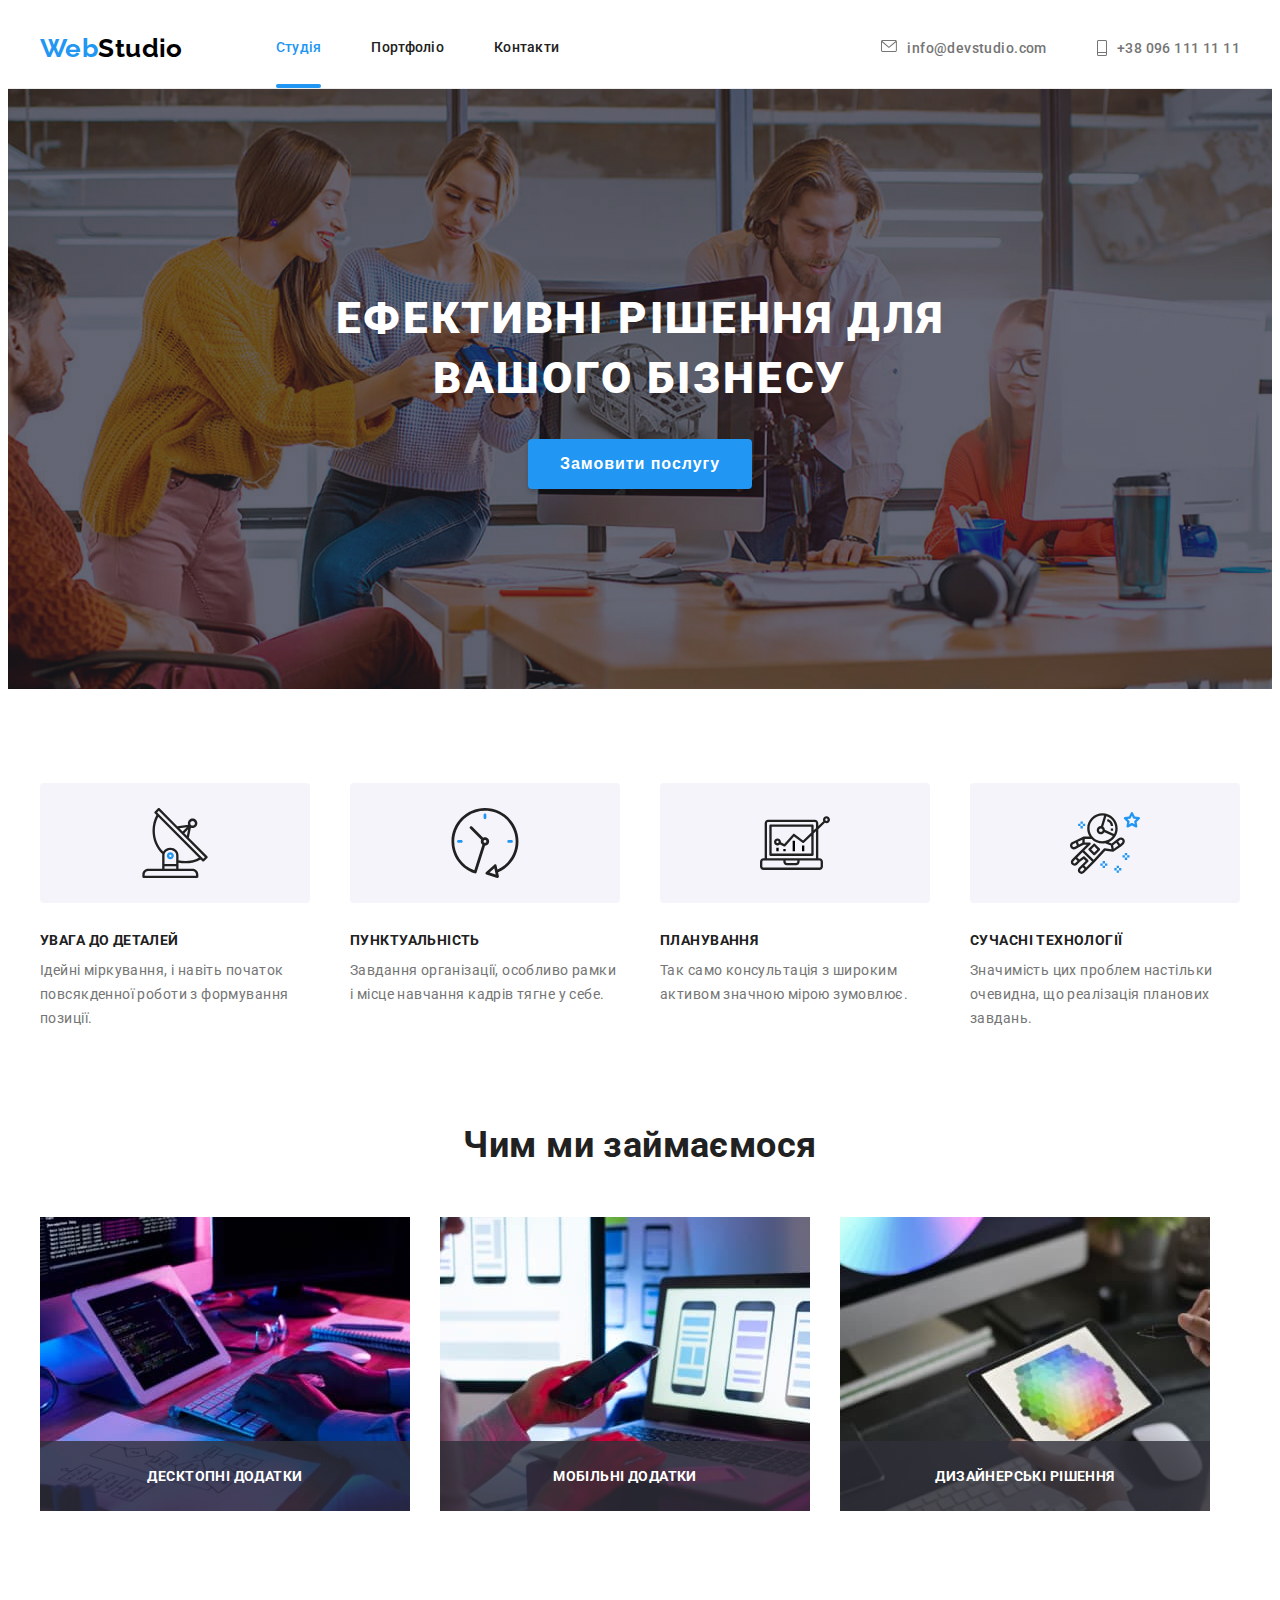
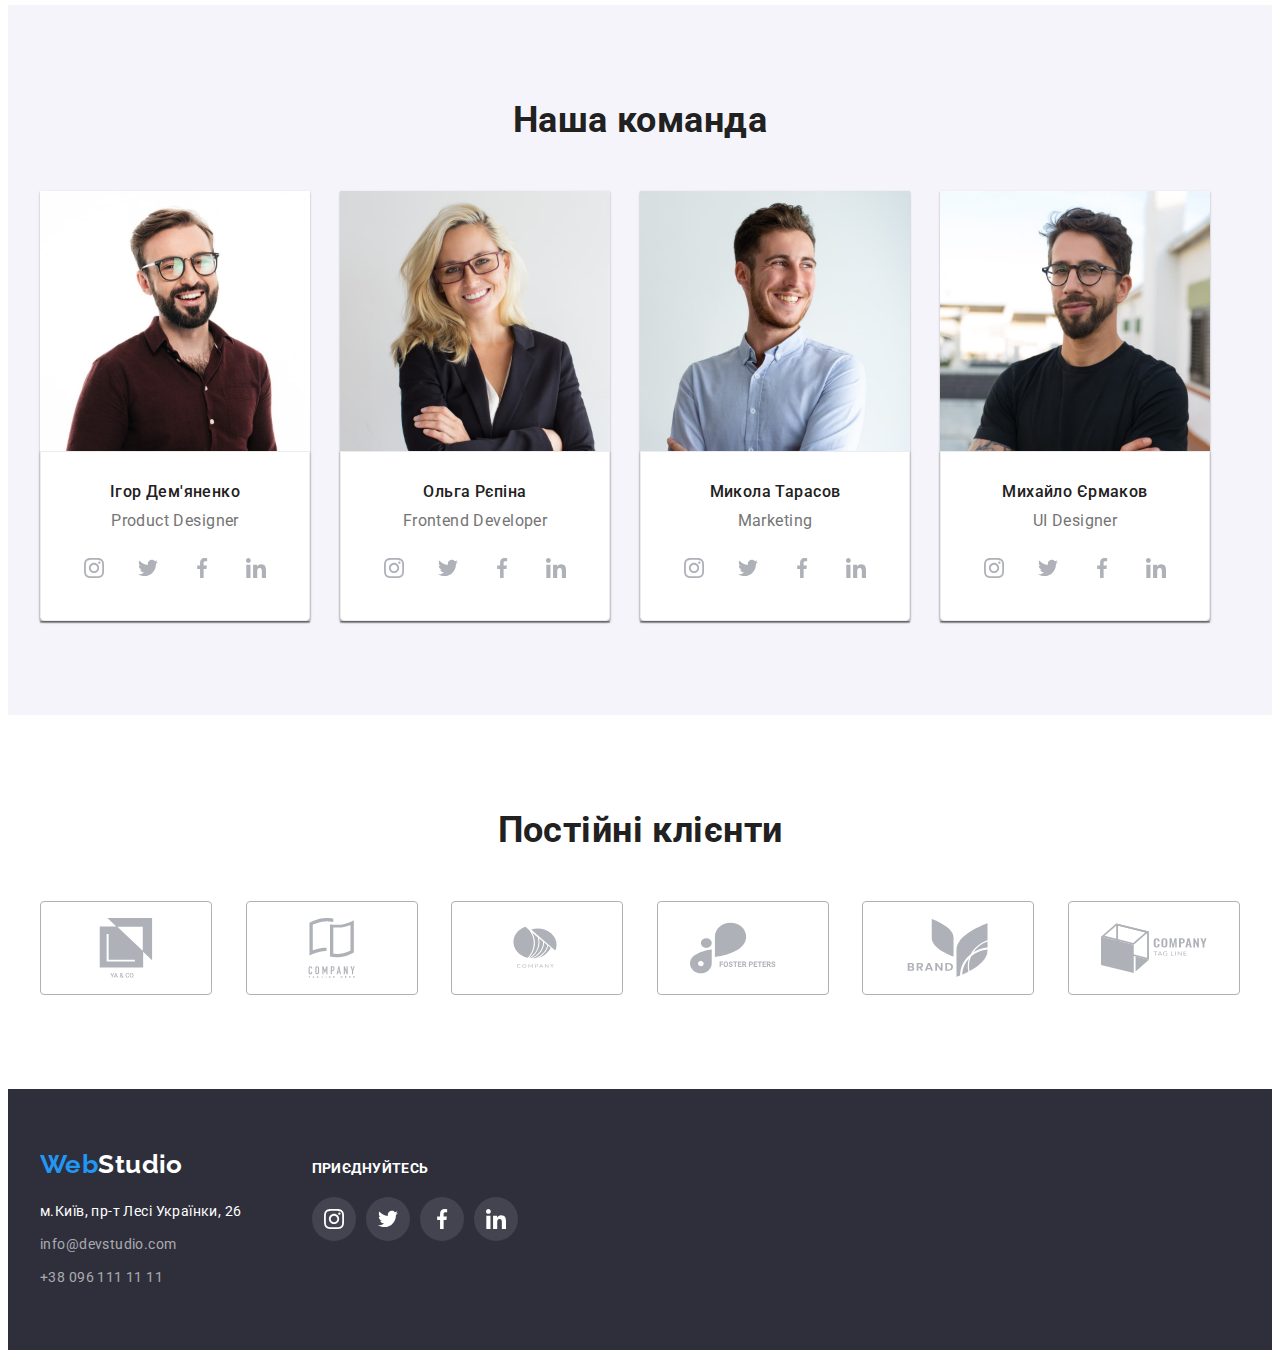
==== index.html @ a46528a7 "Initial commit" ====
<!DOCTYPE html>
<html lang="uk">

<head>
    <meta charset="UTF-8" />
    <meta http-equiv="X-UA-Compatible" content="IE=edge" />
    <meta name="viewport" content="width=device-width, initial-scale=1.0" />
    <title>Студія</title>
    <link rel="preconnect" href="https://fonts.googleapis.com" />
    <link rel="preconnect" href="https://fonts.gstatic.com" crossorigin />
    <link
        href="https://fonts.googleapis.com/css2?family=Raleway:wght@700&family=Roboto:wght@400;500;700;900&display=swap"
        rel="stylesheet" />
    <link rel="stylesheet" href="https://cdnjs.cloudflare.com/ajax/libs/modern-normalize/1.1.0/modern-normalize.min.css"
        integrity="sha512-wpPYUAdjBVSE4KJnH1VR1HeZfpl1ub8YT/NKx4PuQ5NmX2tKuGu6U/JRp5y+Y8XG2tV+wKQpNHVUX03MfMFn9Q=="
        crossorigin="anonymous" referrerpolicy="no-referrer" />
    <link rel="stylesheet" href="./css/styles.css" />
</head>

<body>
    <header class="header">
        <div class="conteiner main-nav">
            <nav class="navigate">
                <a href="./index.html" class="logo">
                    <span class="web-logo">Web</span>Studio</a>
                <ul class="site-nav">
                    <li class="site-nav-item">
                        <a class="site-nav-link current" href="./index.html">Студія</a>
                    </li>
                    <li class="site-nav-item">
                        <a class="site-nav-link" href="./portfolio.html">Портфоліо</a>
                    </li>
                    <li class="site-nav-item">
                        <a class="site-nav-link" href="">Контакти</a>
                    </li>
                </ul>
            </nav>
            <ul class="contacts">
                <li class="item">
                    <a class="address" href="mailto:info@devstudio.com">
                        info@devstudio.com
                        <svg class="envelope" width="16" height="12">
                            <use href="././images/icon.svg#icon-envelope"></use>
                        </svg>
                    </a>
                </li>
                <li class="item">
                    <a class="phone" href="tel:+380961111111">+38 096 111 11 11
                        <svg class="telephone" width="10" height="16">
                            <use href="././images/icon.svg#icon-telephone"></use>
                        </svg>
                    </a>
                </li>
            </ul>
        </div>
    </header>
    <main>
        <section class="section hero">
            <div class="conteiner">
                <h1 class="hero-title">Ефективні рішення для вашого бізнесу</h1>
                <button data-modal-open type="button" class="btn">
                    Замовити послугу
                </button>
            </div>
        </section>
        <section class="section">
            <div class="conteiner">
                <h2 class="visually-hidden">Наші переваги</h2>
                <ul class="about">
                    <li>
                        <div class="icon-wrapper">
                            <svg class="about-img" width="70px" height="70px">
                                <use href="././images/icon.svg#icon-antenna"></use>
                            </svg>
                        </div>
                        <h3 class="about-title">УВАГА ДО ДЕТАЛЕЙ</h3>
                        <p class="about-text">
                            Ідейні міркування, і навіть початок повсякденної роботи з
                            формування позиції.
                        </p>
                    </li>
                    <li>
                        <div class="icon-wrapper">
                            <svg class="about-img" width="70px" height="70px">
                                <use href="././images/icon.svg#icon-clock"></use>
                            </svg>
                        </div>
                        <h3 class="about-title">ПУНКТУАЛЬНІСТЬ</h3>
                        <p class="about-text">
                            Завдання організації, особливо рамки і місце навчання кадрів
                            тягне у себе.
                        </p>
                    </li>
                    <li>
                        <div class="icon-wrapper">
                            <svg class="about-img" width="70px" height="70px">
                                <use href="././images/icon.svg#icon-diagram"></use>
                            </svg>
                        </div>
                        <h3 class="about-title">ПЛАНУВАННЯ</h3>
                        <p class="about-text">
                            Так само консультація з широким активом значною мірою зумовлює.
                        </p>
                    </li>
                    <li>
                        <div class="icon-wrapper">
                            <svg class="about-img" width="70px" height="70px">
                                <use href="././images/icon.svg#icon-astronaut"></use>
                            </svg>
                        </div>
                        <h3 class="about-title">СУЧАСНІ ТЕХНОЛОГІЇ</h3>
                        <p class="about-text">
                            Значимість цих проблем настільки очевидна, що реалізація
                            планових завдань.
                        </p>
                    </li>
                </ul>
            </div>
        </section>
        <section class="section develop">
            <div class="conteiner">
                <h2 class="section-title">Чим ми займаємося</h2>
                <ul class="title item">
                    <li class="title-img">
                        <img src="./images/img_1.jpg" alt="розробка вебсайтів" width="370" height="294" />
                        <p class="description">Десктопні додатки</p>
                    </li>
                    <li class="title-img">
                        <img src="./images/img_2.jpg" alt="розробка мобільних додатків" width="370" height="294" />
                        <p class="description">Мобільні додатки</p>
                    </li>
                    <li class="title-img">
                        <img src="./images/img_3.jpg" alt="розробка дизайну" width="370" height="294" />
                        <p class="description">Дизайнерські рішення</p>
                    </li>
                </ul>
            </div>
        </section>
        <section class="section command">
            <div class="conteiner">
                <h2 class="section-title">Наша команда</h2>
                <ul class="team item">
                    <li class="command-img">
                        <img src="./images/img_4.jpg" alt="хлопець в окулярах" width="270" height="260" />
                        <div class="team-about">
                            <h3 class="team-title">Ігор Дем'яненко</h3>
                            <p class="team-position" lang="en">Product Designer</p>
                            <ul class="social">
                                <li class="social-list">
                                    <a class="social-link" href="https://www.instagram.com/">
                                        <svg width="20" height="20">
                                            <use href="././images/icon.svg#icon-instagram"></use>
                                        </svg>
                                    </a>
                                </li>
                                <li class="social-list">
                                    <a class="social-link" href="https://twitter.com/?lang=uk">
                                        <svg width="20" height="20">
                                            <use href="././images/icon.svg#icon-twitter"></use>
                                        </svg></a>
                                </li>
                                <li class="social-list">
                                    <a class="social-link" href="https://uk-ua.facebook.com/">
                                        <svg width="20" height="20">
                                            <use href="././images/icon.svg#icon-facebook"></use>
                                        </svg></a>
                                </li>
                                <li class="social-link">
                                    <a class="social-link" href="https://ua.linkedin.com/">
                                        <svg width="20" height="20">
                                            <use href="././images/icon.svg#icon-linkedin"></use>
                                        </svg></a>
                                </li>
                            </ul>
                        </div>
                    </li>
                    <li class="command-img">
                        <img src="./images/img_5.jpg" alt="дівчина в окулярах" width="270" height="260" />
                        <div class="team-about">
                            <h3 class="team-title">Ольга Рєпіна</h3>
                            <p class="team-position" lang="en">Frontend Developer</p>
                            <ul class="social">
                                <li class="social-list">
                                    <a class="social-link" href="https://www.instagram.com/">
                                        <svg width="20" height="20">
                                            <use href="././images/icon.svg#icon-instagram"></use>
                                        </svg>
                                    </a>
                                </li>
                                <li class="social-list">
                                    <a class="social-link" href="https://twitter.com/?lang=uk">
                                        <svg width="20" height="20">
                                            <use href="././images/icon.svg#icon-twitter"></use>
                                        </svg></a>
                                </li>
                                <li class="social-list">
                                    <a class="social-link" href="https://uk-ua.facebook.com/">
                                        <svg width="20" height="20">
                                            <use href="././images/icon.svg#icon-facebook"></use>
                                        </svg></a>
                                </li>
                                <li class="social-link">
                                    <a class="social-link" href="https://ua.linkedin.com/">
                                        <svg width="20" height="20">
                                            <use href="././images/icon.svg#icon-linkedin"></use>
                                        </svg></a>
                                </li>
                            </ul>
                        </div>
                    </li>
                    <li class="command-img">
                        <img src="./images/img_6.jpg" alt="чоловік в світлій сорочці, що посміхається" width="270"
                            height="260" />
                        <div class="team-about">
                            <h3 class="team-title">Микола Тарасов</h3>
                            <p class="team-position" lang="en">Marketing</p>
                            <ul class="social">
                                <li class="social-list">
                                    <a class="social-link" href="https://www.instagram.com/">
                                        <svg width="20" height="20">
                                            <use href="././images/icon.svg#icon-instagram"></use>
                                        </svg>
                                    </a>
                                </li>
                                <li class="social-list">
                                    <a class="social-link" href="https://twitter.com/?lang=uk">
                                        <svg width="20" height="20">
                                            <use href="././images/icon.svg#icon-twitter"></use>
                                        </svg></a>
                                </li>
                                <li class="social-list">
                                    <a class="social-link" href="https://uk-ua.facebook.com/">
                                        <svg width="20" height="20">
                                            <use href="././images/icon.svg#icon-facebook"></use>
                                        </svg></a>
                                </li>
                                <li class="social-link">
                                    <a class="social-link" href="https://ua.linkedin.com/">
                                        <svg width="20" height="20">
                                            <use href="././images/icon.svg#icon-linkedin"></use>
                                        </svg></a>
                                </li>
                            </ul>
                        </div>
                    </li>
                    <li class="command-img">
                        <img src="./images/img_7.jpg" alt="чоловік в темній футболці" width="270" height="260" />
                        <div class="team-about">
                            <h3 class="team-title">Михайло Єрмаков</h3>
                            <p class="team-position" lang="en">UI Designer</p>
                            <ul class="social">
                                <li class="social-list">
                                    <a class="social-link" href="https://www.instagram.com/">
                                        <svg width="20" height="20">
                                            <use href="././images/icon.svg#icon-instagram"></use>
                                        </svg>
                                    </a>
                                </li>
                                <li class="social-list">
                                    <a class="social-link" href="https://twitter.com/?lang=uk">
                                        <svg width="20" height="20">
                                            <use href="././images/icon.svg#icon-twitter"></use>
                                        </svg></a>
                                </li>
                                <li class="social-list">
                                    <a class="social-link" href="https://uk-ua.facebook.com/">
                                        <svg width="20" height="20">
                                            <use href="././images/icon.svg#icon-facebook"></use>
                                        </svg></a>
                                </li>
                                <li class="social-link">
                                    <a class="social-link" href="https://ua.linkedin.com/">
                                        <svg width="20" height="20">
                                            <use href="././images/icon.svg#icon-linkedin"></use>
                                        </svg></a>
                                </li>
                            </ul>
                        </div>
                    </li>
                </ul>
            </div>
        </section>
        <section class="section client">
            <div class="conteiner">
                <h2 class="section-title">Постійні клієнти</h2>
                <ul class="partners">
                    <li>
                        <a class="partners-link" href="./index.html">
                            <svg class="partners-link-icon">
                                <use href="././images/icon.svg#icon-company_1"></use>
                            </svg>
                        </a>
                    </li>

                    <li>
                        <a class="partners-link" href="./index.html">
                            <svg class="partners-link-icon">
                                <use href="././images/icon.svg#icon-company_2"></use>
                            </svg>
                        </a>
                    </li>

                    <li>
                        <a class="partners-link" href="./index.html">
                            <svg class="partners-link-icon">
                                <use href="././images/icon.svg#icon-company_6"></use>
                            </svg>
                        </a>
                    </li>

                    <li>
                        <a class="partners-link" href="./index.html">
                            <svg class="partners-link-icon">
                                <use href="././images/icon.svg#icon-company_3"></use>
                            </svg>
                        </a>
                    </li>

                    <li>
                        <a class="partners-link" href="./index.html">
                            <svg class="partners-link-icon">
                                <use href="././images/icon.svg#icon-company_4"></use>
                            </svg>
                        </a>
                    </li>

                    <li>
                        <a class="partners-link" href="./index.html">
                            <svg class="partners-link-icon">
                                <use href="././images/icon.svg#icon-company_5"></use>
                            </svg>
                        </a>
                    </li>
                </ul>
            </div>
        </section>
    </main>
    <footer class="footer">
        <div class="conteiner">
            <div class="footer-adr">
                <div>
                    <a class="adr" href="./index.html">
                        <span class="web-logo">Web</span><span class="footer-studio">Studio</span>
                    </a>
                    <address>
                        <ul>
                            <li class="footer-addres">
                                <a href="https://goo.gl/maps/CPtrU1FHBa2aNyZL9" target="_blank"
                                    rel="noopener noreferrer nofollow">
                                    м.Київ, пр-т Лесі Українки, 26
                                </a>
                            </li>
                            <li class="footer-contacts">
                                <a href="mailto:info@devstudio.com">info@devstudio.com </a>
                            </li>
                            <li class="footer-contacts">
                                <a href="tel:+380961111111">+38 096 111 11 11 </a>
                            </li>
                        </ul>
                    </address>
                </div>
                <div class="footer-social-link">
                    <h3 class="footer-title">Приєднуйтесь</h3>
                    <ul class="social">
                        <li class="social-list">
                            <a class="social-link" href="https://www.instagram.com/">
                                <svg width="20" height="20">
                                    <use href="././images/icon.svg#icon-instagram"></use>
                                </svg>
                            </a>
                        </li>
                        <li class="social-list">
                            <a class="social-link" href="https://twitter.com/?lang=uk">
                                <svg width="20" height="20">
                                    <use href="././images/icon.svg#icon-twitter"></use>
                                </svg></a>
                        </li>
                        <li class="social-list">
                            <a class="social-link" href="https://uk-ua.facebook.com/">
                                <svg width="20" height="20">
                                    <use href="././images/icon.svg#icon-facebook"></use>
                                </svg></a>
                        </li>
                        <li class="social-list">
                            <a class="social-link" href="https://ua.linkedin.com/">
                                <svg width="20" height="20">
                                    <use href="././images/icon.svg#icon-linkedin"></use>
                                </svg></a>
                        </li>
                    </ul>
                </div>
            </div>
        </div>
    </footer>
    <div class="backdrop is-hidden" data-modal>
        <div class="modal">
            <button class="button" data-modal-close>
                <svg width="30px" height="30px">
                    <use href="././images/icon.svg#icon-close"></use>
                </svg>
            </button>
        </div>
    </div>
    <script src="./js/modal.js"></script>
</body>

</html>
---- css/styles.css ----
:root {
  --accent-color: #2196f3;
  --bg-color: #ffffff;
  --text-color: #757575;
  --logo-color: #000000;
  --nav-color: #212121;
  --footer-bg-color: #2e2f3b;
  --footer-contact-color: #ffffff99;
  --btn-bg-color: #f5f4fa;
  --border-color: #ececec;
  --link-color: #afb1b8;
}

body {
  background-color: var(--bg-color);
  font-family: Roboto, sans-serif;
  color: var(--text-color);
  letter-spacing: 0.03em;
  font-size: 14px;
}

p,
h1,
h2,
h3,
h4,
h5,
h6 {
  margin: 0;
}

ul,
ol {
  margin: 0;
  padding-left: 0;
}

button {
  cursor: pointer;
}

address {
  font-style: normal;
}

img {
  display: block;
  max-width: 100%;
  height: auto;
}

a {
  text-decoration: none;
  color: var(--text-color);
}

ul {
  list-style: none;
}

.conteiner {
  width: 1200px;
  padding: 0 15px;
  margin-left: auto;
  margin-right: auto;
}

.header {
  border-bottom: 1px solid var(--border-color);
}

.section {
  padding: 94px 0px;
}

.navigate {
  display: flex;
  align-items: center;
  margin: 0;
}

.main-nav {
  display: flex;
}

.logo {
  display: flex;
  color: var(--logo-color);
  font-family: Raleway, sans-serif;
  font-weight: 700;
  font-size: 26px;
  line-height: 1.19;
}

.web-logo,
.footer-studio {
  color: var(--accent-color);
  font-family: Raleway, sans-serif;
  font-weight: 700;
  font-size: 26px;
  line-height: 1.19;
}

.site-nav {
  display: flex;
  margin-left: 93px;
}

.site-nav :not(:last-child) {
  margin-right: 50px;
}

.site-nav-link {
  position: relative;
  display: block;
  padding: 32px 0;
  color: var(--nav-color);
  font-weight: 500;
  line-height: 1.14;
  letter-spacing: 0.02em;
  transition: color 250ms cubic-bezier(0.4, 0, 0.2, 1);
}

.site-nav-link:hover,
.site-nav-link:focus {
  color: var(--accent-color);
}

.current {
  color: var(--accent-color);
}

.site-nav-link.current::after {
  position: absolute;
  bottom: 0;

  content: "";
  display: block;
  width: 100%;
  height: 4px;
  border-radius: 2px;
  background-color: var(--accent-color);
}

.contacts {
  display: flex;
  align-items: center;
  margin-left: auto;
  text-align: center;
  font-weight: 500;
}

.contacts.item {
  margin: 0;
  font-weight: 500;
  line-height: 1.14;
  letter-spacing: 0.02em;
  color: var(--text-color);
}

.item {
  display: flex;
  align-items: center;
}

.address {
  display: flex;
  transition: color 250ms cubic-bezier(0.4, 0, 0.2, 1);
  flex-direction: row-reverse;
}

.envelope,
.telephone {
  margin-right: 10px;
  fill: currentColor;
  transition: color 250ms cubic-bezier(0.4, 0, 0.2, 1);
}

.phone {
  display: flex;
  fill: currentColor;
  flex-direction: row-reverse;
  transition: color 250ms cubic-bezier(0.4, 0, 0.2, 1);
}

.contacts :focus,
.contacts :hover {
  color: var(--accent-color);
}

.contacts .item+.item {
  margin-left: 50px;
}

.hero,
footer {
  background-color: var(--footer-bg-color);
}

h1 {
  width: 696px;
  margin: 0 auto;
}

.hero {
  background-image: linear-gradient(rgba(47, 48, 58, 0.4),
      rgba(47, 48, 58, 0.4)),
    url(../images/new_photo.jpg);
  background-repeat: no-repeat;
  background-size: cover;
  background-position: center;
  max-width: 1600px;
  margin-left: auto;
  margin-right: auto;
  box-sizing: border-box;
  text-align: center;
  padding-top: 200px;
  padding-bottom: 200px;
}

.hero-title {
  color: var(--bg-color);
  font-weight: 900;
  font-size: 44px;
  line-height: 1.36;
  text-transform: uppercase;
  letter-spacing: 0.06em;
  margin-bottom: 30px;
}

.btn {
  display: inline-block;
  vertical-align: middle;

  background-color: var(--accent-color);
  color: var(--bg-color);
  border-color: var(--accent-color);
  box-shadow: 0px 4px 4px #00000026;
  box-sizing: border-box;
  font-weight: 700;
  font-size: 16px;
  line-height: 1.88;
  padding: 10px 32px;
  letter-spacing: 0.06em;
  border-radius: 4px;
  border: none;
}

.backdrop {
  position: fixed;
  left: 0;
  top: 0;
  width: 100%;
  height: 100%;
  background-color: rgba(47, 48, 58, 0.4);
  transition: transform 250ms cubic-bezier(0.4, 0, 0.2, 1),
    opacity 250ms cubic-bezier(0.4, 0, 0.2, 1),
    visibility 250ms cubic-bezier(0.4, 0, 0.2, 1);
}

.backdrop.is-hidden {
  opacity: 0;
  pointer-events: none;
  visibility: hidden;
}

.modal {
  position: absolute;
  top: 50%;
  left: 50%;
  transform: translate(-50%, -50%);

  width: 528px;
  height: 581px;

  background-color: #fff;
  box-shadow: 0px 1px 3px rgba(0, 0, 0, 0.12), 0px 1px 1px rgba(0, 0, 0, 0.14),
    0px 2px 1px rgba(0, 0, 0, 0.2);
  border-radius: 4px;
}

.button {
  position: absolute;
  top: 0%;
  right: 0%;
  padding: 8px;
  border: 0;
  background-color: #fff;
}

.visually-hidden {
  position: absolute;
  white-space: nowrap;
  width: 1px;
  height: 1px;
  overflow: hidden;
  border: 0;
  padding: 0;
  clip: rect(0 0 0 0);
  clip-path: inset(50%);
  margin: -1px;
}

.about {
  display: flex;
  justify-content: space-between;
}

.about-title {
  margin-bottom: 10px;
  font-size: 14px;
  line-height: 1.14;
  text-transform: uppercase;
  color: var(--nav-color);
}

.icon-wrapper {
  display: flex;
  align-items: center;
  justify-content: center;
  margin-bottom: 30px;
  height: 120px;
  background-color: #f5f4fa;
  border-radius: 4px;
}

.about-text {
  width: 270px;
  line-height: 1.71;
  color: var(--text-color);
}

.section.develop {
  padding-top: 0;
}

.section-title {
  margin-bottom: 50px;
  color: var(--nav-color);
  font-size: 36px;
  line-height: 1.17;
  text-align: center;
}

.title.item {
  display: flex;
}

.title-img {
  position: relative;
  width: 370px;
  margin-right: 30px;
}

.title-img:last-child {
  margin-right: 0;
}

.description {
  position: absolute;
  left: 50%;
  bottom: 0%;
  transform: translate(-50%, -0%);
  width: 100%;
  height: 70px;
  background-color: rgba(47, 48, 58, 0.8);
  display: flex;
  justify-content: center;
  align-items: center;

  font-weight: 700;
  text-transform: uppercase;
  color: var(--bg-color);
}

.project-text {
  font-size: 16px;
  line-height: 1.14;
  letter-spacing: 0.03em;
  color: var(--text-color);
}

.command {
  background-color: #f5f4fa;
}

.team.item {
  display: flex;
}

.command-img {
  margin-right: 30px;
  box-shadow: 0px 1px 3px #0000001f, 0px 1px 1px #00000024,
    0px 2px 1px #00000033;
}

.team-about {
  padding: 30px 0;
  background-color: var(--bg-color);
  border: 1px solid var(--border-color);
  border-radius: 0px 0px 4px 4px;
  box-shadow: 0px 1px 3px #00000033, 0px 1px 1px #00000024,
    0px 2px 1px #0000001f;
  text-align: center;
}

.command-img:last-child {
  margin-right: 0px;
}

.team-title {
  margin-bottom: 10px;
  color: var(--nav-color);
  font-weight: 500;
  font-size: 16px;
  line-height: 1.19;
}

.team-position {
  font-size: 16px;
  line-height: 1.19;
  color: var(--text-color);
}

.social {
  margin-top: 16px;
  display: flex;
  justify-content: center;
  align-content: center;
  gap: 10px;
}

.social-list {
  width: 44px;
  height: 44px;
}

.social-link {
  display: flex;
  justify-content: center;
  align-items: center;
  fill: var(--link-color);
  width: 44px;
  height: 44px;
  border-radius: 50%;
  transition: background-color 250ms cubic-bezier(0.4, 0, 0.2, 1),
    fill 250ms cubic-bezier(0.4, 0, 0.2, 1);
}

.social-link:hover,
.social-link:focus {
  background-color: var(--accent-color);
  fill: var(--bg-color);
}

.partners {
  fill: var(--link-color);
  display: flex;
  flex-wrap: nowrap;
  justify-content: space-between;
}

.partners-link:focus,
.partners-link:hover {
  fill: var(--accent-color);
  border-color: var(--accent-color);
}

.partners-link {
  display: flex;
  justify-content: center;
  align-items: center;
  width: 170px;
  height: 92px;
  border: 1px solid var(--link-color);
  border-radius: 4px;
  transition: border-color 250ms cubic-bezier(0.4, 0, 0.2, 1),
    fill 250ms cubic-bezier(0.4, 0, 0.2, 1);
}

.partners-link-icon {
  width: 106px;
  height: 60px;
}

.footer {
  padding: 60px 0px;
}

.footer-studio {
  color: var(--bg-color);
}

.footer-adr {
  display: flex;
  align-items: baseline;
}

.adr {
  display: inline-block;
  margin-bottom: 20px;
}

.footer-addres {
  margin-bottom: 9px;
}

.footer-contacts {
  margin-bottom: 9px;
}

.footer-contacts:last-child {
  margin-bottom: 0;
}

.footer-contacts a:hover,
.footer-contacts a:focus {
  color: var(--accent-color);
}

.footer-addres a {
  color: var(--bg-color);
  font-style: normal;
  line-height: 1.71;
}

.footer-contacts a {
  color: var(--footer-contact-color);
  font-style: normal;
  line-height: 1.71;
  transition: color 250ms cubic-bezier(0.4, 0, 0.2, 1);
}

.footer .social {
  margin: 0;
  display: flex;
  justify-content: flex-start;
}

.footer-social-link {
  margin-left: 70px;
}

.footer-title {
  font-weight: 700;
  font-size: 14px;
  line-height: 1.14;
  letter-spacing: 0.03em;
  text-transform: uppercase;
  color: #ffffff;

  margin-bottom: 20px;
}

.footer .social-link {
  justify-content: center;
  margin-right: 10px;
  fill: var(--bg-color);
  background-color: rgba(255, 255, 255, 0.1);
}

.footer .social-link:focus,
.footer .social-link:hover {
  background-color: var(--accent-color);
}

.footer .social-link:last-child {
  margin-right: 0;
}

.portfolio-title {
  font-size: 18px;
  line-height: 2;
  letter-spacing: 0.06em;
  color: var(--nav-color);
}

.filter {
  display: flex;
  margin-bottom: 50px;
  justify-content: center;
}

.filter-btn {
  min-width: 38px;
  padding: 6px 22px;

  font-family: inherit;
  border-radius: 4px;
  font-weight: 500;
  font-size: 16px;
  line-height: 1.62;
  letter-spacing: 0.03em;
  background-color: var(--btn-bg-color);
  color: var(--logo-color);
  border-color: transparent;

  transition: color 250ms cubic-bezier(0.4, 0, 0.2, 1),
    background-color 250ms cubic-bezier(0.4, 0, 0.2, 1),
    box-shadow 250ms cubic-bezier(0.4, 0, 0.2, 1);
}

.portfolio-btn {
  margin-left: 8px;
}

.filter-btn:focus,
.filter-btn:hover {
  background-color: var(--accent-color);
  color: var(--bg-color);
  box-shadow: 0px 3px 1px rgba(0, 0, 0, 0.1), 0px 1px 2px rgba(0, 0, 0, 0.08),
    0px 2px 2px rgba(0, 0, 0, 0.12);
}

.project {
  display: flex;
  flex-wrap: wrap;
}

.project-img {
  margin-right: 30px;
  margin-bottom: 30px;
  position: relative;
  transition: box-shadow 250ms cubic-bezier(0.4, 0, 0.2, 1);
}

.project-img:nth-child(3n) {
  margin-right: 0;
}

.project-img:nth-last-child(-n + 3) {
  margin-bottom: 0;
}

.project-card-img {
  position: relative;
  overflow: hidden;
}

.about-project {
  padding: 20px 24px;
  border-left: 1px solid #eeeeee;
  border-right: 1px solid #eeeeee;
  border-bottom: 1px solid #eeeeee;
}

.portfolio-title {
  margin-bottom: 4px;
}

.project-img:hover {
  box-shadow: 0px 1px 1px rgba(0, 0, 0, 0.12), 0px 4px 4px rgba(0, 0, 0, 0.06),
    1px 4px 6px rgba(0, 0, 0, 0.16);
}

.project-img:hover .overlay {
  opacity: 1;
  visibility: visible;
  transform: translateY(0%);
}

.overlay {
  position: absolute;
  top: 0;
  left: 0;
  height: 294px;
  width: 100%;
  padding: 63px 24px;
  font-weight: 400;
  font-size: 18px;
  line-height: 1.56;
  letter-spacing: 0.03em;
  color: var(--bg-color);
  background-color: rgba(33, 150, 243, 0.9);
  transform: translateY(100%);

  transition: transform 250ms cubic-bezier(0.4, 0, 0.2, 1);
}

.project-card-img>p {
  height: 100%x;
  width: 100%;
  opacity: 0;
}
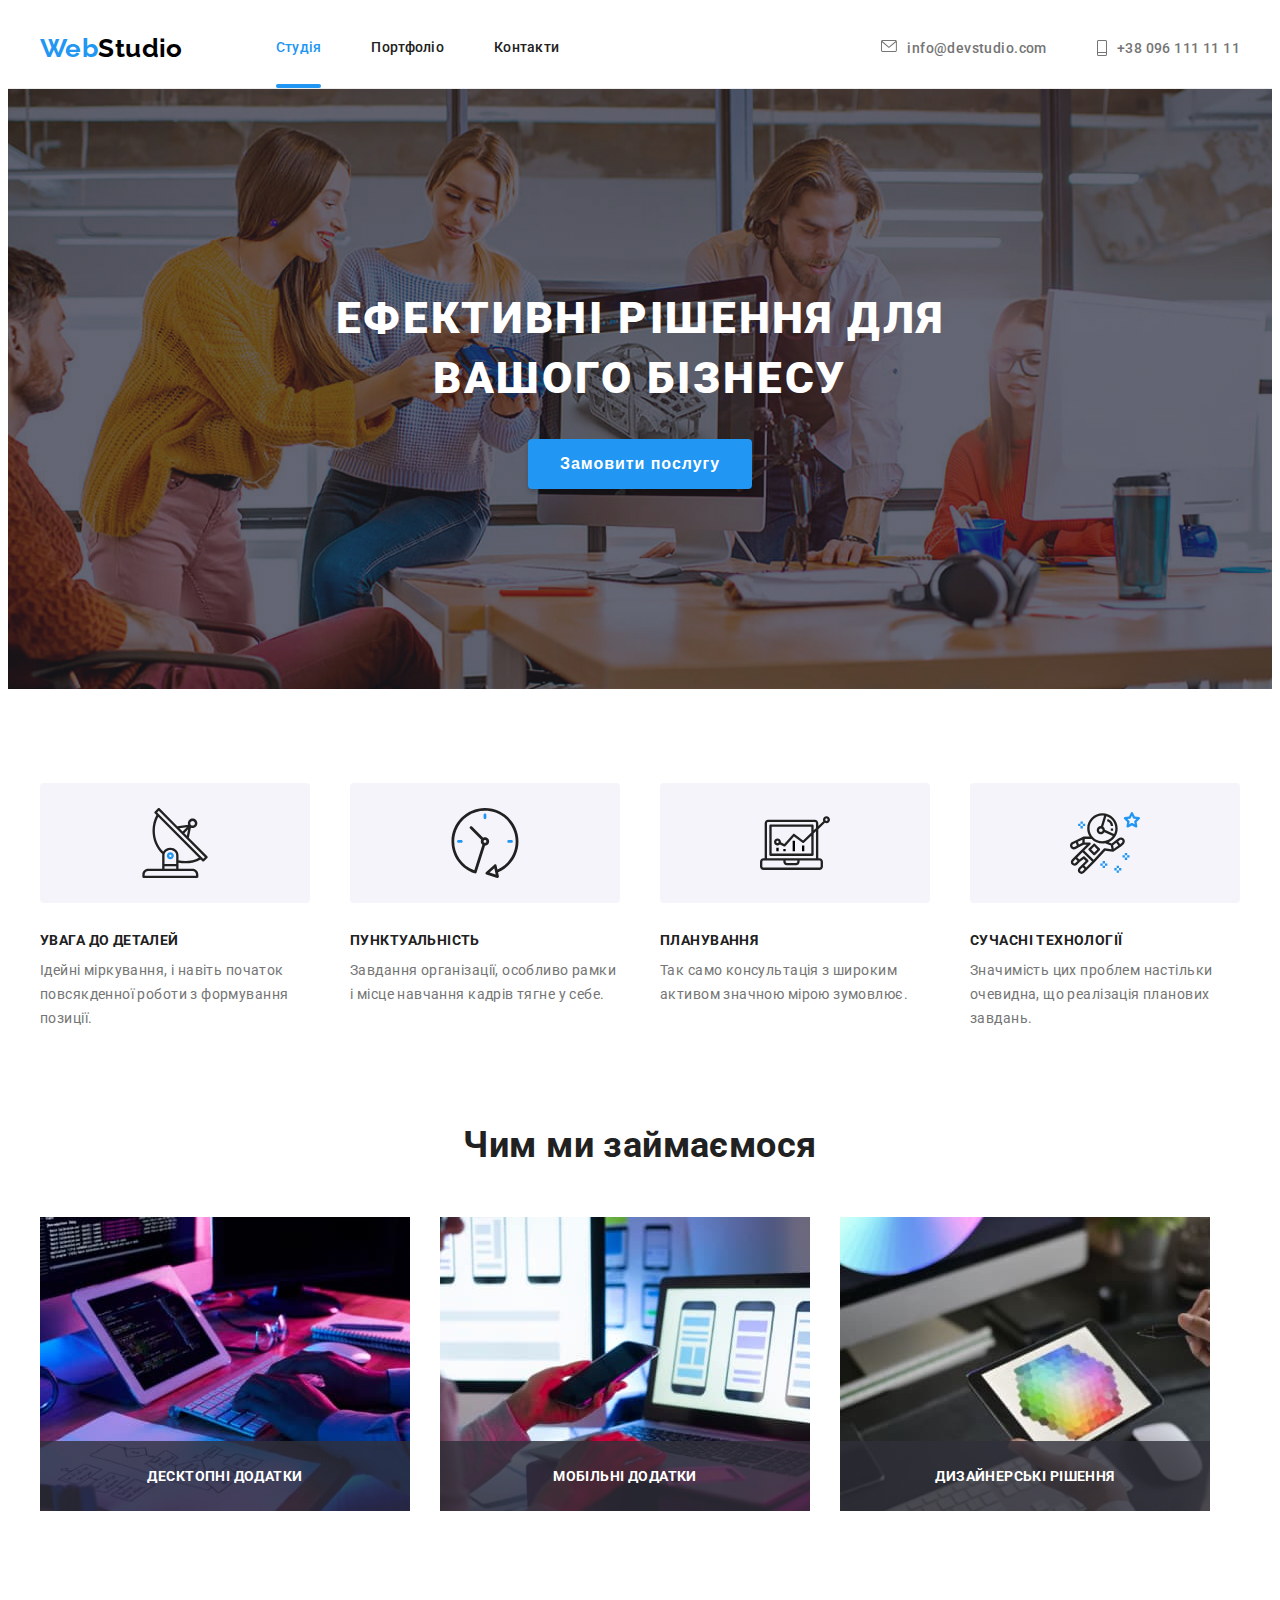
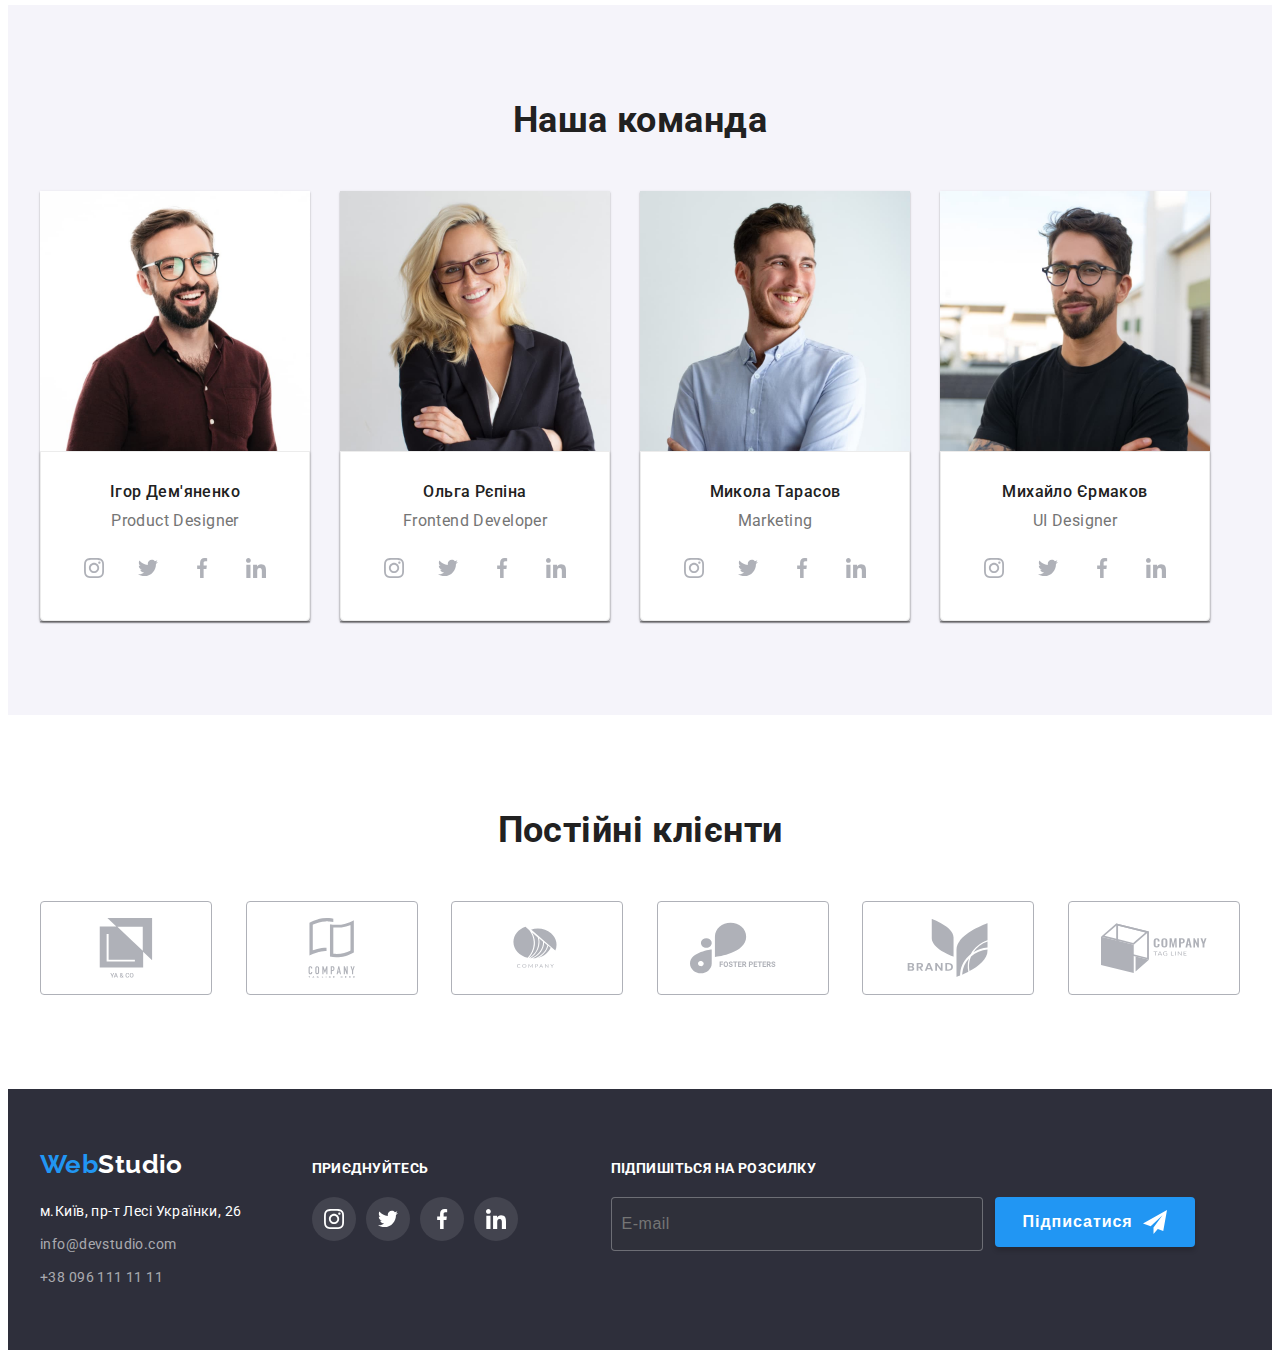
==== commit f748b6f1: "for inspection" ====
--- a/index.html
+++ b/index.html
@@ -389,6 +389,20 @@
                         </li>
                     </ul>
                 </div>
+                <form class="footer-form">
+                    <label for="user_email">
+                        <p class="footer-submit">Підпишіться на розсилку</p>
+                    </label>
+                    <div class="subscribe-form">
+                        <input class="input-form" type="email" name="email" id="user_email" placeholder="E-mail" />
+                        <button type="submit" class="footer-button">
+                            Підписатися
+                            <svg class="send-img" width="24" height="24">
+                                <use href="./images/icon.svg#icon-send"></use>
+                            </svg>
+                        </button>
+                    </div>
+                </form>
             </div>
         </div>
     </footer>
@@ -399,6 +413,43 @@
                     <use href="././images/icon.svg#icon-close"></use>
                 </svg>
             </button>
+            <div class="modal-form">
+                <p class="modal-title">Залиште свої дані, ми вам передзвонимо</p>
+                <form class="form">
+                    <div class="form-label">
+                        <label for="user-name">Ім'я</label>
+                        <input type="text" name="user-name" id="user-name" autofocus />
+                        <svg class="form-img" width="18px" height="18px">
+                            <use href="././images/icon.svg#icon-person"></use>
+                        </svg>
+                    </div>
+                    <div class="form-label">
+                        <label for="user-tel">Телефон</label>
+                        <input type="tel" name="user-tel" id="user-tel" />
+                        <svg class="form-img" width="18px" height="18px">
+                            <use href="././images/icon.svg#icon-phone"></use>
+                        </svg>
+                    </div>
+
+                    <div class="form-label">
+                        <label for="user-email">Пошта</label>
+                        <input type="email" name="user-email" id="user-email" />
+                        <svg class="form-img" width="18px" height="18px">
+                            <use href="././images/icon.svg#icon-email"></use>
+                        </svg>
+                    </div>
+                    <div class="form-label">
+                        <label for="feadback">Коментар</label>
+                        <textarea name="feadback" row="15" id="feadback" placeholder="Введіть текст"></textarea>
+                    </div>
+
+                    <label for="agreement"><input type="checkbox" name="agreement" id="agreement" /><span
+                            class="agreement-text">Погоджуюся з розсилкою та приймаю&nbsp</span><a href="../"
+                            class="contract">Умови договору</a></label>
+
+                    <button type=" submit" class="submit-button">Відправити</button>
+                </form>
+            </div>
         </div>
     </div>
     <script src="./js/modal.js"></script>
--- a/css/styles.css
+++ b/css/styles.css
@@ -271,7 +271,8 @@
   transform: translate(-50%, -50%);
 
   width: 528px;
-  height: 581px;
+
+  padding: 40px;
 
   background-color: #fff;
   box-shadow: 0px 1px 3px rgba(0, 0, 0, 0.12), 0px 1px 1px rgba(0, 0, 0, 0.14),
@@ -286,6 +287,12 @@
   padding: 8px;
   border: 0;
   background-color: #fff;
+
+  transition: fill 250ms cubic-bezier(0.4, 0, 0.2, 1);
+}
+
+.button:hover {
+  fill: #2196f3;
 }
 
 .visually-hidden {
@@ -566,6 +573,68 @@
 
 .footer .social-link:last-child {
   margin-right: 0;
+}
+
+.footer-form {
+  margin-left: 93px;
+  align-items: center;
+}
+
+.subscribe-form {
+  display: flex;
+}
+
+.input-form {
+  padding-left: 10px;
+  width: 358px;
+  height: 50px;
+  border: 1px solid rgba(255, 255, 255, 0.3);
+  box-shadow: rgba(0px 4px 4px rgba(0, 0, 0, 0.15));
+  border-radius: 4px;
+  font-weight: 400;
+  font-size: 16px;
+  line-height: 1.25;
+  align-items: center;
+  letter-spacing: 0.03em;
+  color: rgba(255, 255, 255, 0.6);
+  background: #2f303a;
+}
+
+.footer-button {
+  position: relative;
+  margin-left: 12px;
+  background-color: var(--accent-color);
+  color: var(--bg-color);
+  padding: 10px 28px;
+  line-height: 1.88;
+  display: flex;
+  border: 0;
+  align-items: center;
+  font-weight: 700;
+  font-size: 16px;
+  line-height: 1.88;
+  letter-spacing: 0.06em;
+  width: 200px;
+  height: 50px;
+
+  box-shadow: 0px 4px 4px rgba(0, 0, 0, 0.15);
+  border-radius: 4px;
+}
+
+.footer-submit {
+  font-weight: 700;
+  font-size: 14px;
+  line-height: 1.14;
+  letter-spacing: 0.03em;
+  text-transform: uppercase;
+  margin-bottom: 20px;
+  color: #ffffff;
+}
+
+.send-img {
+  position: absolute;
+  top: 13px;
+  right: 28px;
 }
 
 .portfolio-title {
@@ -681,4 +750,151 @@
   height: 100%x;
   width: 100%;
   opacity: 0;
+}
+
+.modal-form>p {
+  font-weight: 700;
+  font-size: 20px;
+  line-height: 1.15;
+  text-align: center;
+  letter-spacing: 0.03em;
+
+  color: #212121;
+}
+
+.form {
+  width: 100%;
+  margin-top: 12px;
+  margin-left: auto;
+
+  margin-right: auto;
+}
+
+.form-label {
+  position: relative;
+  display: flex;
+  flex-direction: column;
+  margin-bottom: 10px;
+  font-weight: 400;
+  font-size: 12px;
+  line-height: 1.17;
+  letter-spacing: 0.01em;
+  color: #757575;
+
+  border-color: var(--accent-color);
+
+  transition: fill 250ms cubic-bezier(0.4, 0, 0.2, 1);
+}
+
+.form-label:last-child {
+  margin-bottom: 0;
+}
+
+.form-label label {
+  margin-bottom: 6px;
+}
+
+.form-label input {
+  width: 100%;
+  height: 40px;
+  padding: 10px 42px;
+  border: 1px solid rgba(33, 33, 33, 0.2);
+  border-radius: 4px;
+  font-size: 16px;
+  outline: none;
+}
+
+.form-label input:hover,
+.form-label textarea:hover {
+  border-color: var(--accent-color);
+  box-shadow: 0px 1px 3px rgba(0, 0, 0, 0.12), 0px 1px 1px rgba(0, 0, 0, 0.14),
+    0px 2px 1px rgba(0, 0, 0, 0.2);
+  transition: border-color 250ms cubic-bezier(0.4, 0, 0.2, 1),
+    box-shadow 250ms cubic-bezier(0.4, 0, 0.2, 1);
+}
+
+.form-img {
+  position: absolute;
+  top: 31px;
+  left: 12px;
+}
+
+.form-label:hover,
+.form-label:focus {
+  fill: var(--accent-color);
+  border-color: var(--accent-color);
+}
+
+.submit-button {
+  width: 200px;
+  height: 50px;
+  display: block;
+  margin-left: auto;
+  margin-right: auto;
+
+  background-color: #188ce8;
+  color: var(--bg-color);
+  padding: 10px 52px;
+  line-height: 1.88;
+  border: 0;
+  font-weight: 700;
+  font-size: 16px;
+  line-height: 1.88;
+  letter-spacing: 0.06em;
+  border-radius: 4px;
+  transition: box-shadow 250ms cubic-bezier(0.4, 0, 0.2, 1);
+}
+
+.submit-button:hover {
+  box-shadow: 0px 4px 4px rgba(0, 0, 0, 0.15);
+}
+
+.form-label textarea {
+  padding: 12px 16px;
+  height: 120px;
+  border: 1px solid rgba(33, 33, 33, 0.2);
+  border-radius: 4px;
+  outline: none;
+}
+
+.form-label textarea::placeholder {
+  font-weight: 400;
+  font-size: 12px;
+  line-height: 1.17;
+  letter-spacing: 0.01em;
+  color: rgba(117, 117, 117, 0.5);
+}
+
+.form-label input [type="checkbox"] {
+  width: 15px;
+  height: 16px;
+}
+
+textarea {
+  resize: none;
+}
+
+.agreement-text {
+  display: inline-flex;
+  justify-content: space-between;
+  margin-left: 8px;
+  margin-top: 20px;
+  margin-bottom: 30px;
+
+  font-weight: 400;
+  font-size: 14px;
+  line-height: 1.71;
+  letter-spacing: 0.03em;
+
+  color: #757575;
+}
+
+.contract {
+  font-weight: 400;
+  font-size: 14px;
+  line-height: 1.71;
+  letter-spacing: 0.03em;
+  text-decoration: underline;
+
+  color: #188ce8;
 }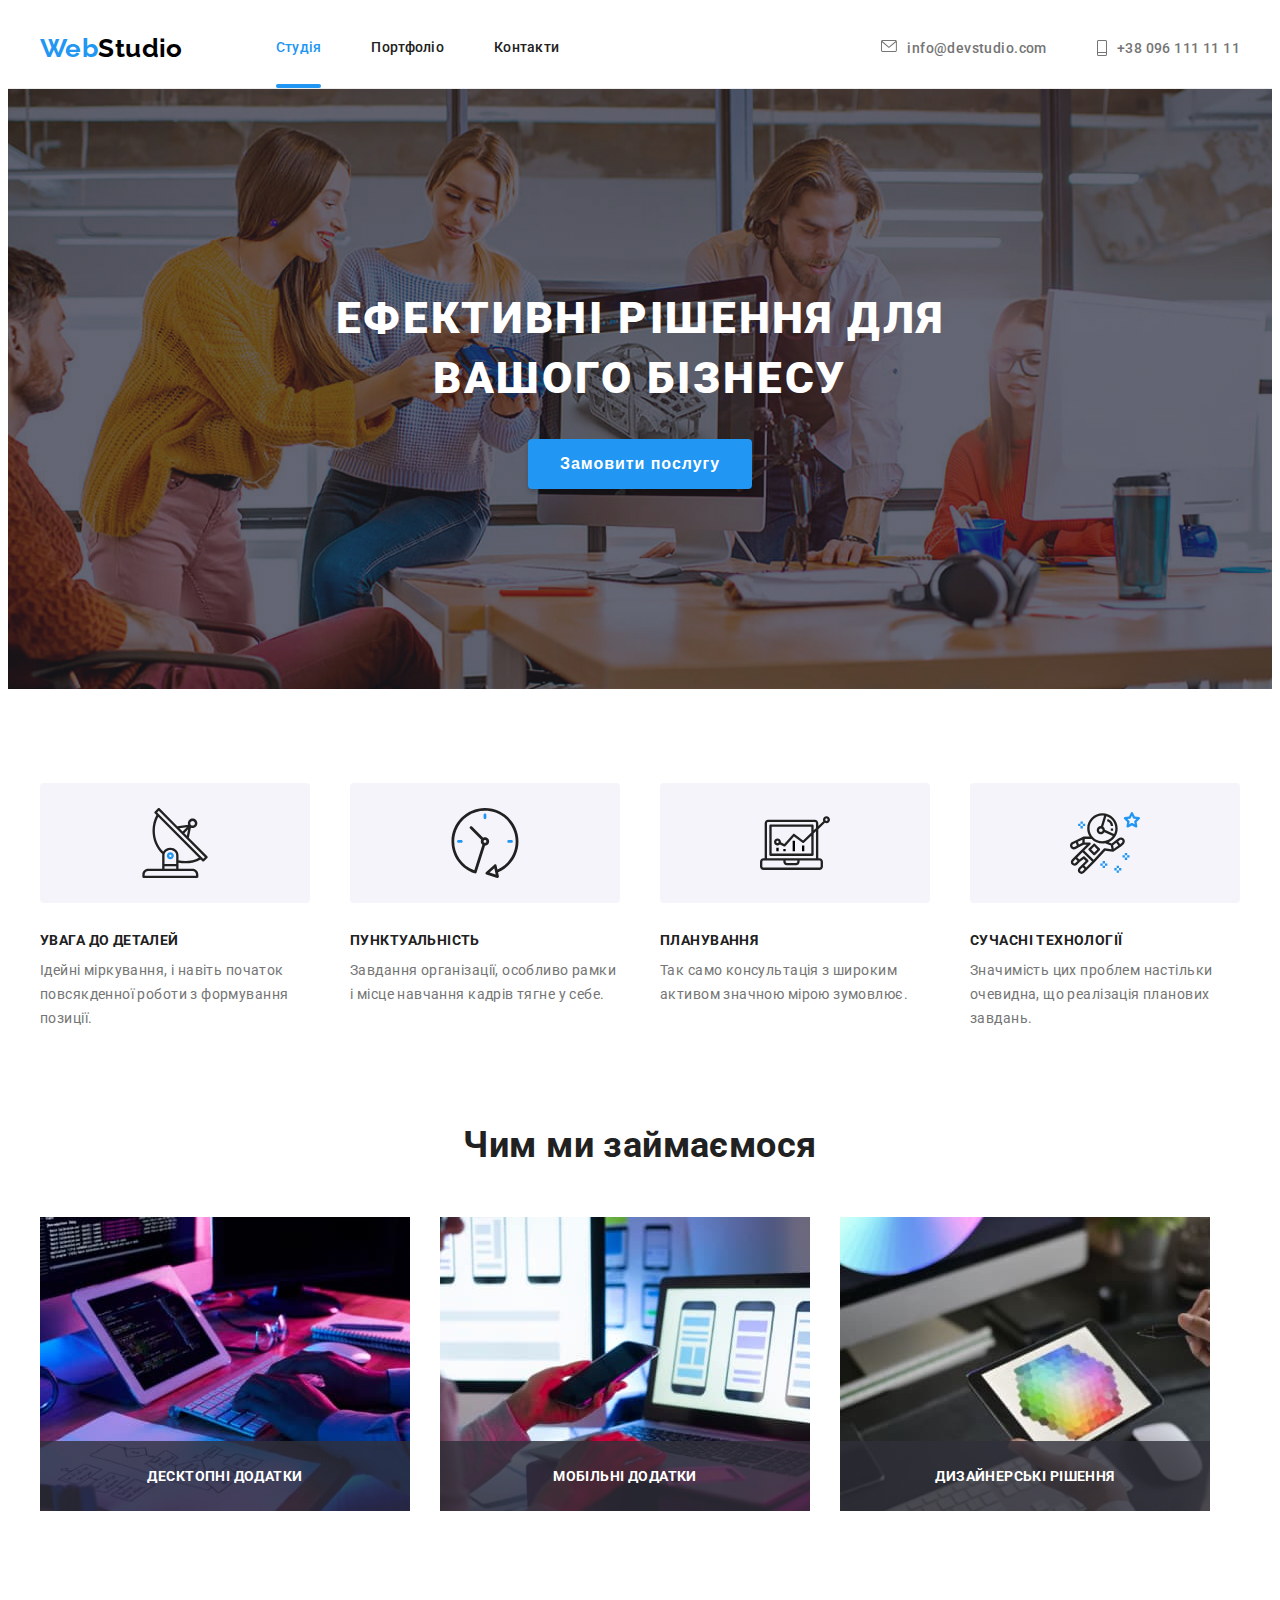
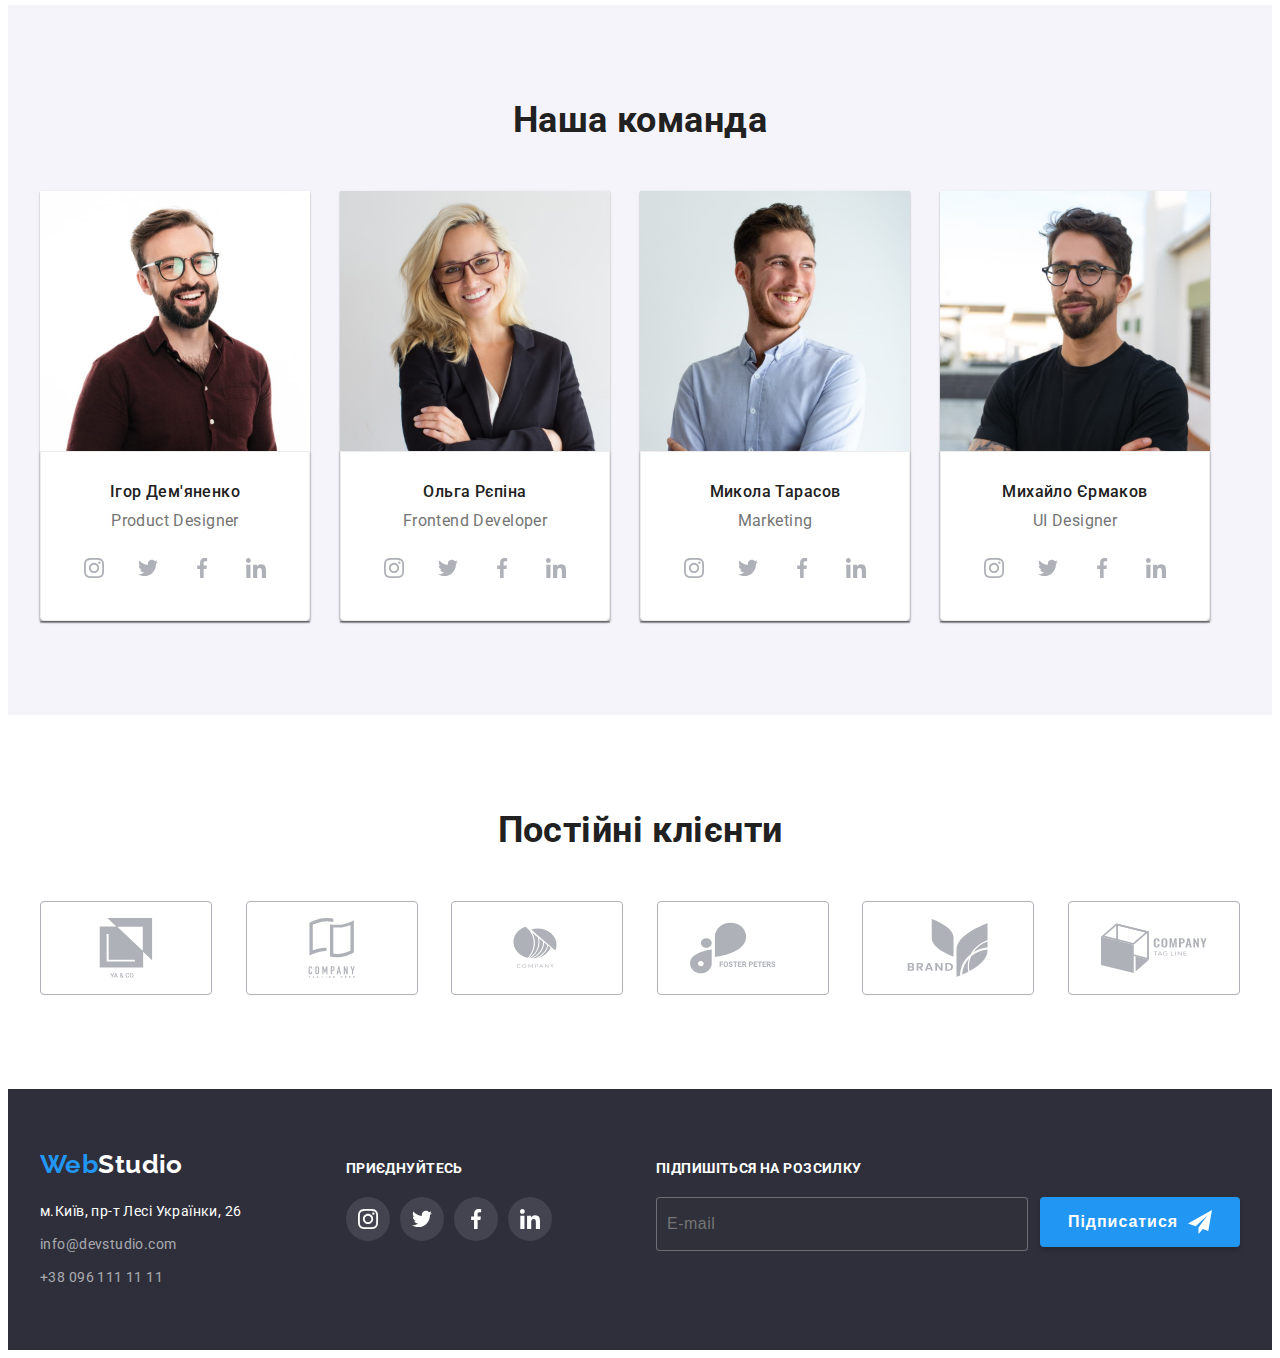
==== commit 00d94aa8: "???" ====
--- a/index.html
+++ b/index.html
@@ -359,7 +359,7 @@
                         </ul>
                     </address>
                 </div>
-                <div class="footer-social-link">
+                <div>
                     <h3 class="footer-title">Приєднуйтесь</h3>
                     <ul class="social">
                         <li class="social-list">
@@ -389,9 +389,9 @@
                         </li>
                     </ul>
                 </div>
-                <form class="footer-form">
+                <form>
                     <label for="user_email">
-                        <p class="footer-submit">Підпишіться на розсилку</p>
+                        <span class="footer-submit">Підпишіться на розсилку</span>
                     </label>
                     <div class="subscribe-form">
                         <input class="input-form" type="email" name="email" id="user_email" placeholder="E-mail" />
@@ -416,38 +416,45 @@
             <div class="modal-form">
                 <p class="modal-title">Залиште свої дані, ми вам передзвонимо</p>
                 <form class="form">
-                    <div class="form-label">
-                        <label for="user-name">Ім'я</label>
-                        <input type="text" name="user-name" id="user-name" autofocus />
-                        <svg class="form-img" width="18px" height="18px">
-                            <use href="././images/icon.svg#icon-person"></use>
+                    <ul>
+                        <li class="form-label">
+                            <label for="user-name">Ім'я</label>
+                            <input type="text" name="user-name" id="user-name" autofocus />
+                            <svg class="form-img" width="18px" height="18px">
+                                <use href="././images/icon.svg#icon-person"></use>
+                            </svg>
+                        </li>
+                        <li class="form-label">
+                            <label for="user-tel">Телефон</label>
+                            <input type="tel" name="user-tel" id="user-tel" />
+                            <svg class="form-img" width="18px" height="18px">
+                                <use href="././images/icon.svg#icon-phone"></use>
+                            </svg>
+                        </li>
+
+                        <li class="form-label">
+                            <label for="user-email">Пошта</label>
+                            <input type="email" name="user-email" id="user-email" />
+                            <svg class="form-img" width="18px" height="18px">
+                                <use href="././images/icon.svg#icon-email"></use>
+                            </svg>
+                        </li>
+                        <li class="form-label textarea">
+                            <label for="feadback">Коментар</label>
+                            <textarea name="feadback" rows="5" id="feadback" placeholder="Введіть текст"></textarea>
+                        </li>
+                    </ul>
+
+                    <label class="checkbox-label">
+                        <input class="checkbox" type="checkbox" name="agreement" />
+                        <svg class="checkbox-icon" width="16px" height="15px">
+                            <use href="./images/icon.svg#icon-check"></use>
                         </svg>
-                    </div>
-                    <div class="form-label">
-                        <label for="user-tel">Телефон</label>
-                        <input type="tel" name="user-tel" id="user-tel" />
-                        <svg class="form-img" width="18px" height="18px">
-                            <use href="././images/icon.svg#icon-phone"></use>
-                        </svg>
-                    </div>
-
-                    <div class="form-label">
-                        <label for="user-email">Пошта</label>
-                        <input type="email" name="user-email" id="user-email" />
-                        <svg class="form-img" width="18px" height="18px">
-                            <use href="././images/icon.svg#icon-email"></use>
-                        </svg>
-                    </div>
-                    <div class="form-label">
-                        <label for="feadback">Коментар</label>
-                        <textarea name="feadback" row="15" id="feadback" placeholder="Введіть текст"></textarea>
-                    </div>
-
-                    <label for="agreement"><input type="checkbox" name="agreement" id="agreement" /><span
-                            class="agreement-text">Погоджуюся з розсилкою та приймаю&nbsp</span><a href="../"
-                            class="contract">Умови договору</a></label>
-
-                    <button type=" submit" class="submit-button">Відправити</button>
+                        <span class="agreement-text">Погоджуюся з розсилкою та приймаю &nbsp</span><a href="../"
+                            class="contract">Умови договору</a>
+                    </label>
+
+                    <button type="submit" class="submit-button">Відправити</button>
                 </form>
             </div>
         </div>
--- a/css/styles.css
+++ b/css/styles.css
@@ -271,10 +271,10 @@
   transform: translate(-50%, -50%);
 
   width: 528px;
-
+  height: 581px;
   padding: 40px;
 
-  background-color: #fff;
+  background-color: var(--bg-color);
   box-shadow: 0px 1px 3px rgba(0, 0, 0, 0.12), 0px 1px 1px rgba(0, 0, 0, 0.14),
     0px 2px 1px rgba(0, 0, 0, 0.2);
   border-radius: 4px;
@@ -284,15 +284,20 @@
   position: absolute;
   top: 0%;
   right: 0%;
-  padding: 8px;
+  margin-top: 8px;
+  margin-right: 8px;
+  width: 30px;
+  height: 30px;
   border: 0;
-  background-color: #fff;
-
+  border-radius: 50%;
+  padding: 0;
+
+  background-color: var(--bg-color);
   transition: fill 250ms cubic-bezier(0.4, 0, 0.2, 1);
 }
 
 .button:hover {
-  fill: #2196f3;
+  fill: var(--accent-color);
 }
 
 .visually-hidden {
@@ -327,7 +332,7 @@
   justify-content: center;
   margin-bottom: 30px;
   height: 120px;
-  background-color: #f5f4fa;
+  background-color: var(--btn-bg-color);
   border-radius: 4px;
 }
 
@@ -388,7 +393,7 @@
 }
 
 .command {
-  background-color: #f5f4fa;
+  background-color: var(--btn-bg-color);
 }
 
 .team.item {
@@ -501,6 +506,7 @@
 .footer-adr {
   display: flex;
   align-items: baseline;
+  justify-content: space-between;
 }
 
 .adr {
@@ -542,10 +548,6 @@
   margin: 0;
   display: flex;
   justify-content: flex-start;
-}
-
-.footer-social-link {
-  margin-left: 70px;
 }
 
 .footer-title {
@@ -554,7 +556,7 @@
   line-height: 1.14;
   letter-spacing: 0.03em;
   text-transform: uppercase;
-  color: #ffffff;
+  color: var(--bg-color);
 
   margin-bottom: 20px;
 }
@@ -575,13 +577,9 @@
   margin-right: 0;
 }
 
-.footer-form {
-  margin-left: 93px;
-  align-items: center;
-}
-
 .subscribe-form {
   display: flex;
+  margin-top: 20px;
 }
 
 .input-form {
@@ -600,6 +598,10 @@
   background: #2f303a;
 }
 
+.input-form:focus {
+  color: var(--bg-color);
+}
+
 .footer-button {
   position: relative;
   margin-left: 12px;
@@ -627,8 +629,7 @@
   line-height: 1.14;
   letter-spacing: 0.03em;
   text-transform: uppercase;
-  margin-bottom: 20px;
-  color: #ffffff;
+  color: var(--bg-color);
 }
 
 .send-img {
@@ -759,14 +760,13 @@
   text-align: center;
   letter-spacing: 0.03em;
 
-  color: #212121;
+  /* color: var(--nav-color); */
 }
 
 .form {
   width: 100%;
   margin-top: 12px;
   margin-left: auto;
-
   margin-right: auto;
 }
 
@@ -775,23 +775,18 @@
   display: flex;
   flex-direction: column;
   margin-bottom: 10px;
-  font-weight: 400;
+  color: var(--text-color);
+}
+
+.form-label:last-child {
+  margin-bottom: 0;
+}
+
+.form-label label {
+  margin-bottom: 4px;
   font-size: 12px;
   line-height: 1.17;
   letter-spacing: 0.01em;
-  color: #757575;
-
-  border-color: var(--accent-color);
-
-  transition: fill 250ms cubic-bezier(0.4, 0, 0.2, 1);
-}
-
-.form-label:last-child {
-  margin-bottom: 0;
-}
-
-.form-label label {
-  margin-bottom: 6px;
 }
 
 .form-label input {
@@ -802,27 +797,101 @@
   border-radius: 4px;
   font-size: 16px;
   outline: none;
-}
-
-.form-label input:hover,
-.form-label textarea:hover {
-  border-color: var(--accent-color);
-  box-shadow: 0px 1px 3px rgba(0, 0, 0, 0.12), 0px 1px 1px rgba(0, 0, 0, 0.14),
-    0px 2px 1px rgba(0, 0, 0, 0.2);
   transition: border-color 250ms cubic-bezier(0.4, 0, 0.2, 1),
-    box-shadow 250ms cubic-bezier(0.4, 0, 0.2, 1);
+    box-shadow 250ms cubic-bezier(0.4, 0, 0.2, 1),
+    fill 250ms cubic-bezier(0.4, 0, 0.2, 1);
 }
 
 .form-img {
   position: absolute;
   top: 31px;
   left: 12px;
-}
-
-.form-label:hover,
-.form-label:focus {
+  transition: fill 250ms cubic-bezier(0.4, 0, 0.2, 1);
+}
+
+.form-label :focus+.form-img {
   fill: var(--accent-color);
+}
+
+.form-label :focus {
   border-color: var(--accent-color);
+  box-shadow: 0px 1px 3px rgba(0, 0, 0, 0.12), 0px 1px 1px rgba(0, 0, 0, 0.14),
+    0px 2px 1px rgba(0, 0, 0, 0.2);
+}
+
+.form-label input:focus {
+  fill: var(--accent-color);
+}
+
+.form-label textarea {
+  padding: 12px 16px;
+  height: 120px;
+  border: 1px solid rgba(33, 33, 33, 0.2);
+  border-radius: 4px;
+  outline: none;
+  resize: none;
+}
+
+.form-label textarea::placeholder {
+  font-size: 12px;
+  line-height: 1.17;
+  letter-spacing: 0.01em;
+  color: rgba(117, 117, 117, 0.5);
+}
+
+.form-label.textarea {
+  margin-bottom: 20px;
+}
+
+.form-label input [type="checkbox"] {
+  width: 15px;
+  height: 16px;
+}
+
+.checkbox {
+  -ms-progress-appearance: none;
+  -webkit-appearance: none;
+  -moz-appearance: none;
+  appearance: none;
+  position: absolute;
+}
+
+.checkbox-label {
+  display: flex;
+  align-items: center;
+  justify-content: center;
+}
+
+.checkbox-icon {
+  display: inline-block;
+  margin-right: 10px;
+  border: 1px solid var(--logo-color);
+  border-radius: 2px;
+  transition: box-shadow 250ms cubic-bezier(0.4, 0, 0.2, 1);
+}
+
+.checkbox:checked+.checkbox-icon {
+  background-color: var(--accent-color);
+  border-color: var(--accent-color);
+  background-image: url(../images/icon.svg#icon-check);
+  background-size: contain;
+  background-origin: border-box;
+  box-shadow: 0px 4px 4px rgba(0, 0, 0, 0.25);
+}
+
+.agreement-text {
+  font-size: 14px;
+  line-height: 1.71;
+  letter-spacing: 0.03em;
+  color: var(--text-color);
+}
+
+.contract {
+  font-size: 14px;
+  line-height: 1.71;
+  letter-spacing: 0.03em;
+  text-decoration: underline;
+  color: #188ce8;
 }
 
 .submit-button {
@@ -831,6 +900,7 @@
   display: block;
   margin-left: auto;
   margin-right: auto;
+  margin-top: 30px;
 
   background-color: #188ce8;
   color: var(--bg-color);
@@ -847,54 +917,4 @@
 
 .submit-button:hover {
   box-shadow: 0px 4px 4px rgba(0, 0, 0, 0.15);
-}
-
-.form-label textarea {
-  padding: 12px 16px;
-  height: 120px;
-  border: 1px solid rgba(33, 33, 33, 0.2);
-  border-radius: 4px;
-  outline: none;
-}
-
-.form-label textarea::placeholder {
-  font-weight: 400;
-  font-size: 12px;
-  line-height: 1.17;
-  letter-spacing: 0.01em;
-  color: rgba(117, 117, 117, 0.5);
-}
-
-.form-label input [type="checkbox"] {
-  width: 15px;
-  height: 16px;
-}
-
-textarea {
-  resize: none;
-}
-
-.agreement-text {
-  display: inline-flex;
-  justify-content: space-between;
-  margin-left: 8px;
-  margin-top: 20px;
-  margin-bottom: 30px;
-
-  font-weight: 400;
-  font-size: 14px;
-  line-height: 1.71;
-  letter-spacing: 0.03em;
-
-  color: #757575;
-}
-
-.contract {
-  font-weight: 400;
-  font-size: 14px;
-  line-height: 1.71;
-  letter-spacing: 0.03em;
-  text-decoration: underline;
-
-  color: #188ce8;
 }